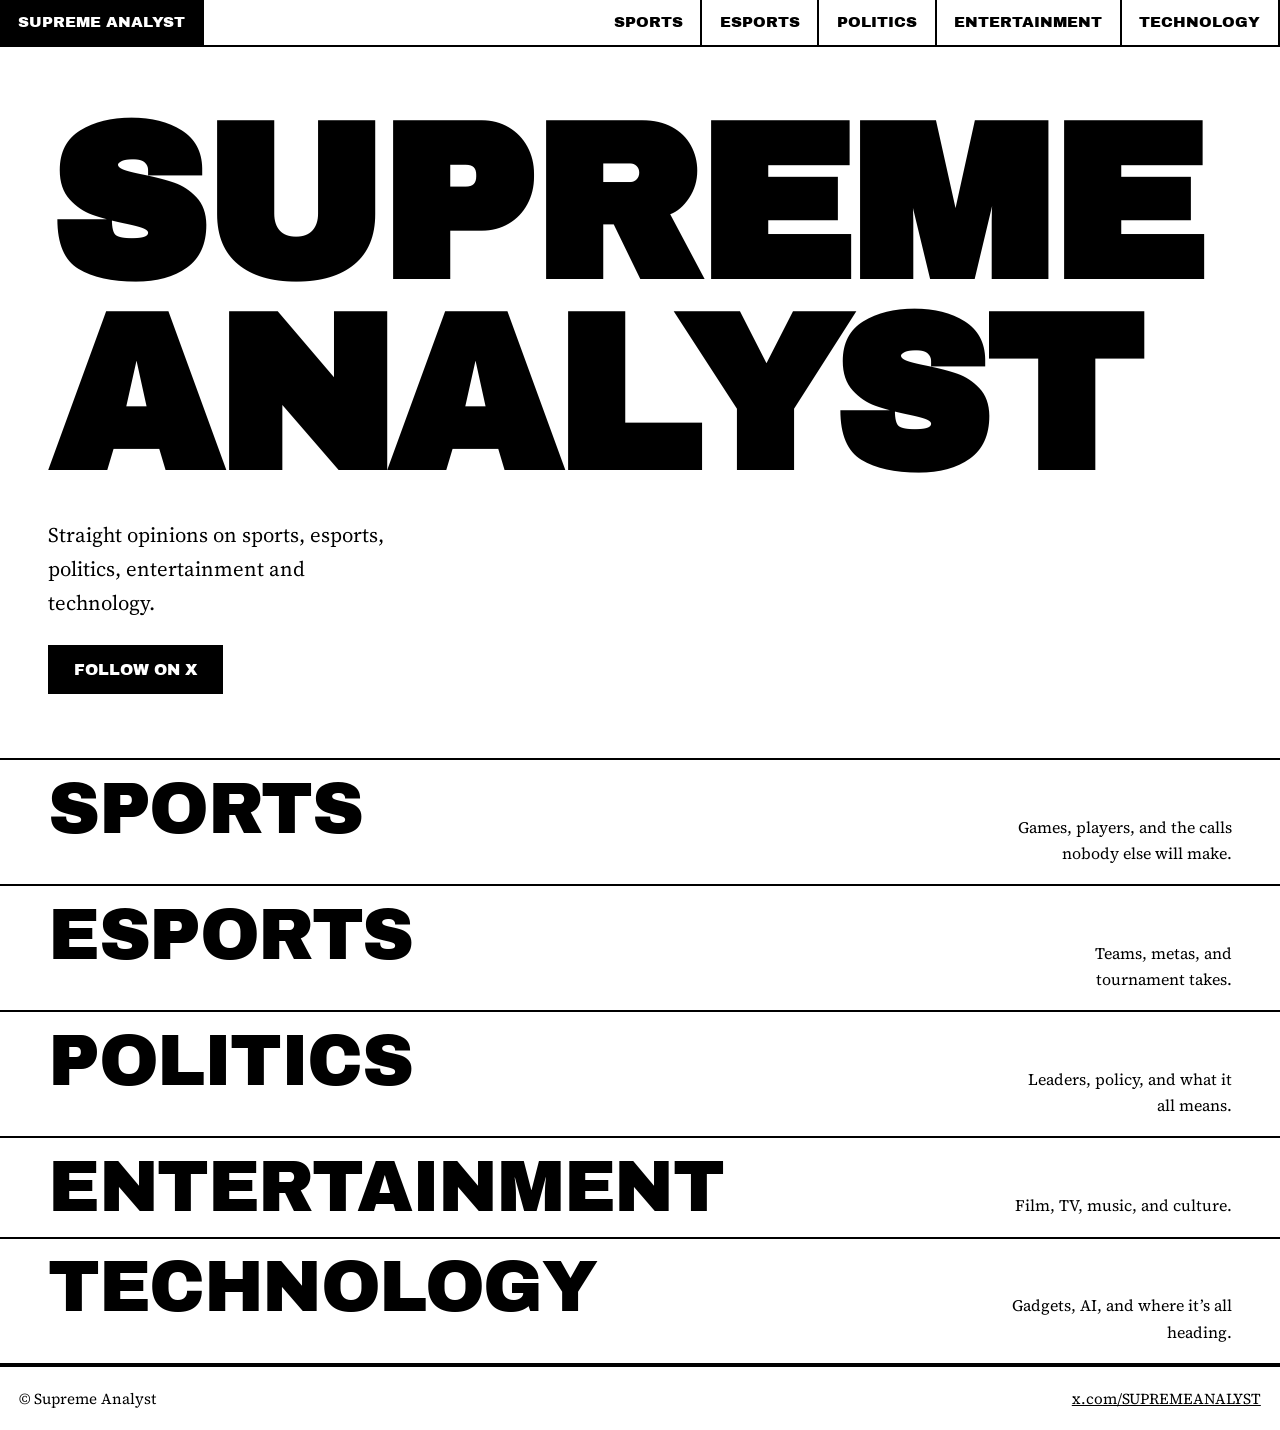
==== index.html @ ad34e8cb "first" ====
<!DOCTYPE html>
<html lang="en">
<head>
<meta charset="utf-8">
<meta name="viewport" content="width=device-width, initial-scale=1, viewport-fit=cover">
<title>Supreme Analyst</title>
<link rel="stylesheet" href="https://fonts.googleapis.com/css2?family=Archivo+Black&family=Source+Serif+4:opsz,wght@8..60,400;8..60,600&display=swap">
<link rel="stylesheet" href="/style.css">
</head>
<body>
<nav aria-label="Main"><a href="/" aria-current="page">Supreme Analyst</a><a href="/sports">Sports</a><a href="/esports">Esports</a><a href="/politics">Politics</a><a href="/entertainment">Entertainment</a><a href="/technology">Technology</a></nav>
<main>
<section class="hero">
<h1 class="display">Supreme<br>Analyst</h1>
<p>Straight opinions on sports, esports, politics, entertainment and technology.</p>
<a class="btn" href="https://x.com/SUPREMEANALYST" target="_blank" rel="noopener">Follow on X</a>
</section>
<section class="index">
<a href="/sports"><span class="display">Sports</span><span class="d">Games, players, and the calls nobody else will make.</span></a>
<a href="/esports"><span class="display">Esports</span><span class="d">Teams, metas, and tournament takes.</span></a>
<a href="/politics"><span class="display">Politics</span><span class="d">Leaders, policy, and what it all means.</span></a>
<a href="/entertainment"><span class="display">Entertainment</span><span class="d">Film, TV, music, and culture.</span></a>
<a href="/technology"><span class="display">Technology</span><span class="d">Gadgets, AI, and where it’s all heading.</span></a>
</section>
</main>
<footer><span>&copy; Supreme Analyst</span><a href="https://x.com/SUPREMEANALYST" target="_blank" rel="noopener">x.com/SUPREMEANALYST</a></footer>
</body>
</html>
---- style.css ----
:root{--bg:#fff;--fg:#000;box-sizing:border-box;padding-top:env(safe-area-inset-top,0px);padding-bottom:env(safe-area-inset-bottom,0px)}
@media (prefers-color-scheme:dark){:root:not([data-theme="light"]){--bg:#000;--fg:#fff}}
:root[data-theme="dark"]{--bg:#000;--fg:#fff}
*,*::before,*::after{box-sizing:inherit}
body{margin:0;background:var(--bg);color:var(--fg);font:400 1.125rem/1.65 "Source Serif 4",Georgia,serif}
a{color:inherit}
:focus-visible{outline:3px solid var(--fg);outline-offset:3px}
.display{font-family:"Archivo Black","Arial Black",Impact,sans-serif;text-transform:uppercase;line-height:.88;letter-spacing:-.02em;margin:0}
nav{display:flex;flex-wrap:wrap;border-bottom:2px solid var(--fg)}
nav a{font:400 .95rem "Archivo Black","Arial Black",sans-serif;text-transform:uppercase;text-decoration:none;padding:.9rem 1.1rem;border-right:2px solid var(--fg)}
nav a:first-child{margin-right:auto}
nav a:hover,nav a[aria-current="page"]{background:var(--fg);color:var(--bg)}
main{min-height:70vh}
footer{border-top:2px solid var(--fg);padding:1.2rem;display:flex;justify-content:space-between;flex-wrap:wrap;gap:.5rem;font-size:.95rem}
.hero{padding:clamp(1.5rem,5vw,4rem) clamp(1rem,4vw,3rem);border-bottom:2px solid var(--fg)}
.hero h1{font-size:clamp(3.6rem,17vw,15rem)}
.hero p{max-width:34ch;font-size:1.3rem;margin:1.5rem 0}
.btn{display:inline-block;font:400 1rem "Archivo Black","Arial Black",sans-serif;text-transform:uppercase;text-decoration:none;padding:.9rem 1.5rem;border:2px solid var(--fg);background:var(--fg);color:var(--bg)}
.btn:hover{background:var(--bg);color:var(--fg)}
.index a{display:flex;justify-content:space-between;align-items:baseline;gap:1rem;padding:1.1rem clamp(1rem,4vw,3rem);border-bottom:2px solid var(--fg);text-decoration:none}
.index a:hover{background:var(--fg);color:var(--bg)}
.index .display{font-size:clamp(2rem,7vw,4.5rem)}
.index .d{font-size:1rem;text-align:right;max-width:28ch}
.head{padding:clamp(1.5rem,5vw,4rem) clamp(1rem,4vw,3rem);border-bottom:2px solid var(--fg)}
.head h1{font-size:clamp(3rem,13vw,10rem)}
.head p{margin:1.2rem 0 0;max-width:46ch}
.post{display:grid;grid-template-columns:minmax(0,14rem) minmax(0,1fr);border-bottom:2px solid var(--fg)}
.meta{padding:1.6rem clamp(1rem,4vw,3rem);border-right:2px solid var(--fg);font-size:1rem}
.meta p{margin:.8rem 0 0}
.body{padding:1.6rem clamp(1rem,4vw,3rem);max-width:46rem}
.post h2{font:400 clamp(1.5rem,3.5vw,2.3rem)/1.05 "Archivo Black","Arial Black",sans-serif;text-transform:uppercase;margin:0 0 1rem}
.body p{margin:0 0 1rem}
.tag{display:inline-block;border:2px solid var(--fg);padding:.1rem .6rem;font-size:.9rem}
@media (max-width:640px){.post{grid-template-columns:1fr}.meta{border-right:0;border-bottom:2px solid var(--fg)}nav a{flex:1 1 auto;text-align:center}nav a:first-child{flex-basis:100%;border-bottom:2px solid var(--fg)}.index .d{display:none}}
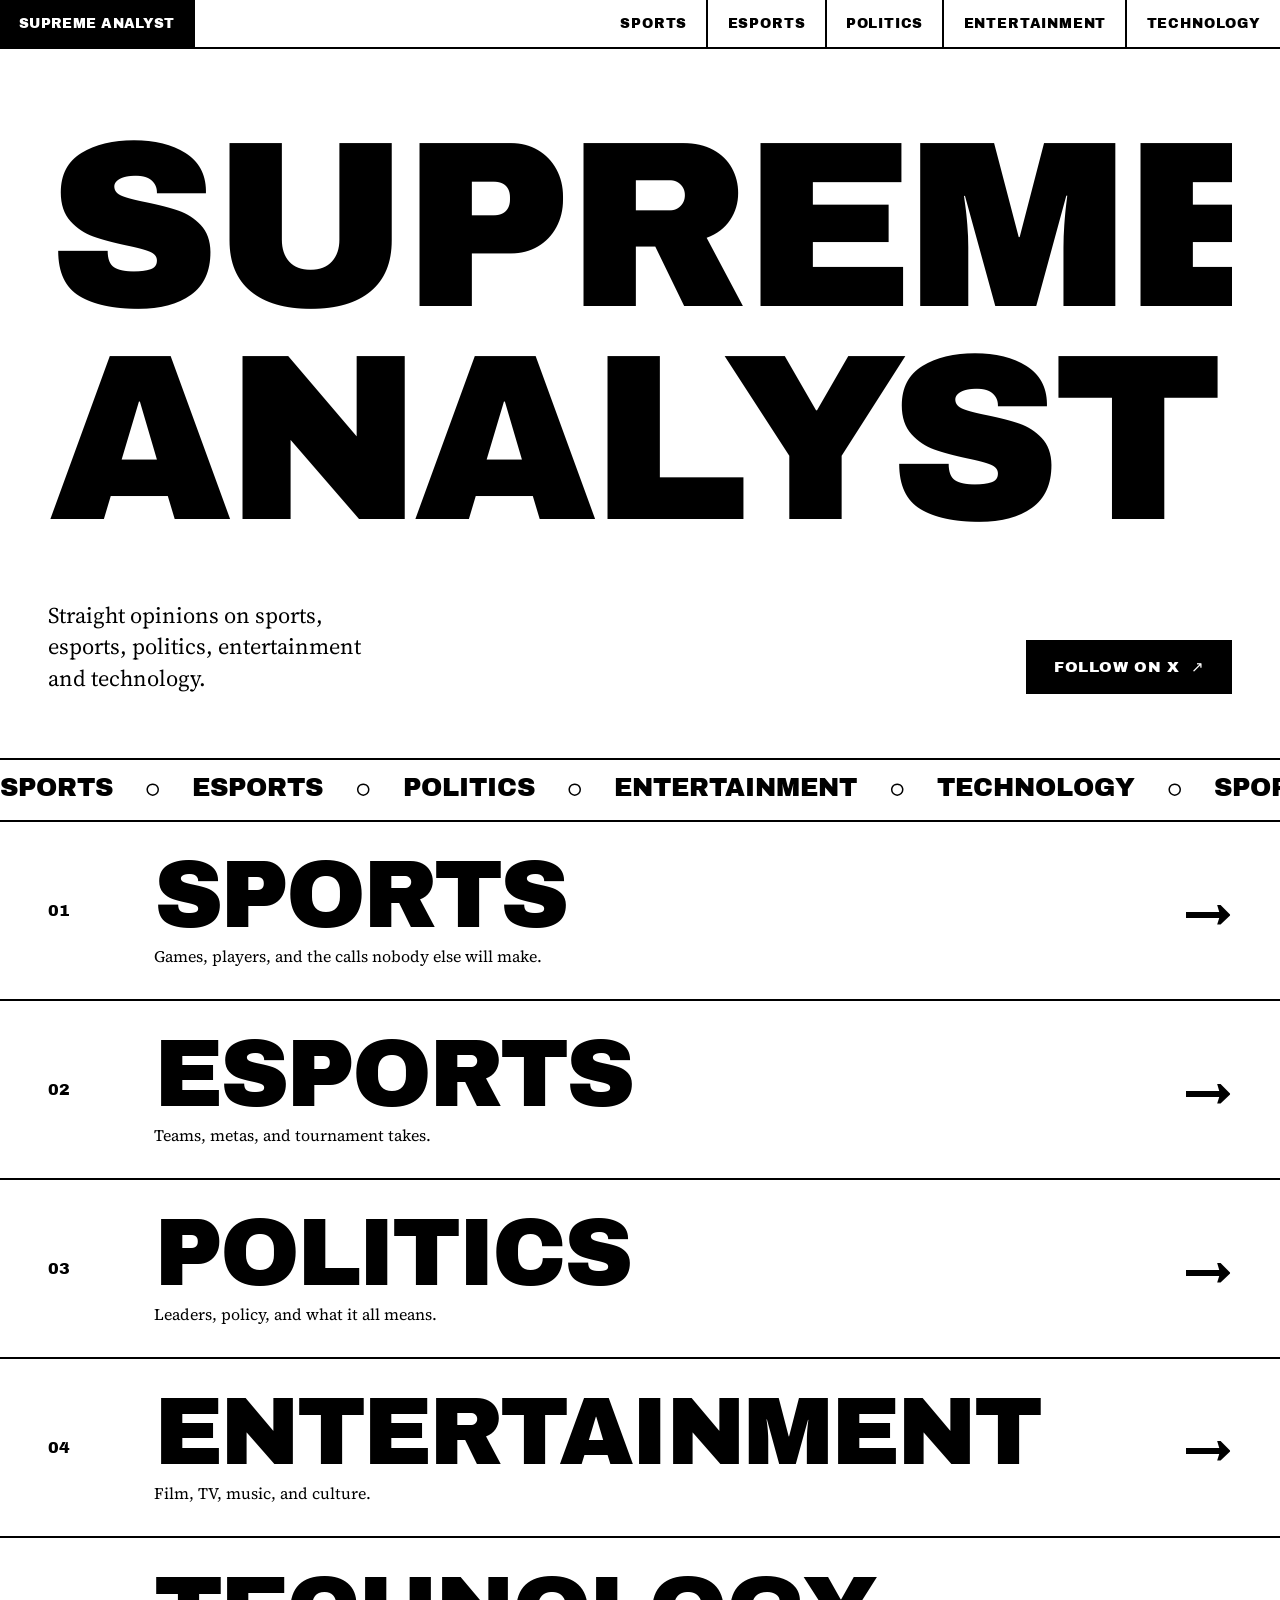
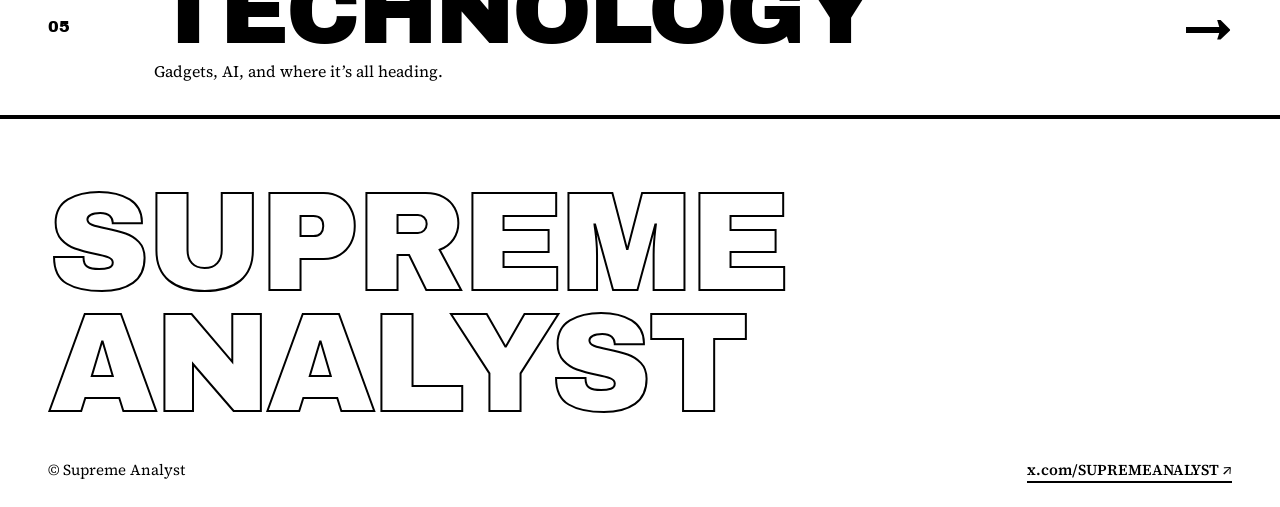
==== commit 028b717a: "second" ====
--- a/index.html
+++ b/index.html
@@ -5,24 +5,32 @@
 <meta name="viewport" content="width=device-width, initial-scale=1, viewport-fit=cover">
 <title>Supreme Analyst</title>
 <link rel="stylesheet" href="https://fonts.googleapis.com/css2?family=Archivo+Black&family=Source+Serif+4:opsz,wght@8..60,400;8..60,600&display=swap">
-<link rel="stylesheet" href="/style.css">
+<link rel="stylesheet" href="style.css">
+<script>document.documentElement.classList.add("js")</script>
 </head>
 <body>
-<nav aria-label="Main"><a href="/" aria-current="page">Supreme Analyst</a><a href="/sports">Sports</a><a href="/esports">Esports</a><a href="/politics">Politics</a><a href="/entertainment">Entertainment</a><a href="/technology">Technology</a></nav>
+<nav aria-label="Main"><a href="./" aria-current="page">Supreme Analyst</a><a href="sports">Sports</a><a href="esports">Esports</a><a href="politics">Politics</a><a href="entertainment">Entertainment</a><a href="technology">Technology</a></nav>
 <main>
 <section class="hero">
-<h1 class="display">Supreme<br>Analyst</h1>
+<h1 class="display"><span class="line"><span>Supreme</span></span><span class="line"><span>Analyst</span></span></h1>
+<div class="hero-row">
 <p>Straight opinions on sports, esports, politics, entertainment and technology.</p>
-<a class="btn" href="https://x.com/SUPREMEANALYST" target="_blank" rel="noopener">Follow on X</a>
+<a class="btn" href="https://x.com/SUPREMEANALYST" target="_blank" rel="noopener">Follow on X <span>↗</span></a>
+</div>
 </section>
-<section class="index">
-<a href="/sports"><span class="display">Sports</span><span class="d">Games, players, and the calls nobody else will make.</span></a>
-<a href="/esports"><span class="display">Esports</span><span class="d">Teams, metas, and tournament takes.</span></a>
-<a href="/politics"><span class="display">Politics</span><span class="d">Leaders, policy, and what it all means.</span></a>
-<a href="/entertainment"><span class="display">Entertainment</span><span class="d">Film, TV, music, and culture.</span></a>
-<a href="/technology"><span class="display">Technology</span><span class="d">Gadgets, AI, and where it’s all heading.</span></a>
+<div class="ticker" aria-hidden="true"><div class="track"><span>Sports</span><span>●</span><span>Esports</span><span>●</span><span>Politics</span><span>●</span><span>Entertainment</span><span>●</span><span>Technology</span><span>●</span><span>Sports</span><span>●</span><span>Esports</span><span>●</span><span>Politics</span><span>●</span><span>Entertainment</span><span>●</span><span>Technology</span><span>●</span></div></div>
+<section aria-label="Sections">
+<a class="row reveal" href="sports"><span class="n">01</span><span><span class="display name">Sports</span><span class="desc">Games, players, and the calls nobody else will make.</span></span><span class="arrow">→</span></a>
+<a class="row reveal" href="esports"><span class="n">02</span><span><span class="display name">Esports</span><span class="desc">Teams, metas, and tournament takes.</span></span><span class="arrow">→</span></a>
+<a class="row reveal" href="politics"><span class="n">03</span><span><span class="display name">Politics</span><span class="desc">Leaders, policy, and what it all means.</span></span><span class="arrow">→</span></a>
+<a class="row reveal" href="entertainment"><span class="n">04</span><span><span class="display name">Entertainment</span><span class="desc">Film, TV, music, and culture.</span></span><span class="arrow">→</span></a>
+<a class="row reveal" href="technology"><span class="n">05</span><span><span class="display name">Technology</span><span class="desc">Gadgets, AI, and where it’s all heading.</span></span><span class="arrow">→</span></a>
 </section>
 </main>
-<footer><span>&copy; Supreme Analyst</span><a href="https://x.com/SUPREMEANALYST" target="_blank" rel="noopener">x.com/SUPREMEANALYST</a></footer>
+<footer>
+<p class="display big outline" aria-hidden="true">Supreme Analyst</p>
+<div class="foot-row"><span>&copy; Supreme Analyst</span><a class="ulink" href="https://x.com/SUPREMEANALYST" target="_blank" rel="noopener">x.com/SUPREMEANALYST ↗</a></div>
+</footer>
+<script src="script.js" defer></script>
 </body>
 </html>
--- a/style.css
+++ b/style.css
@@ -1,34 +1,102 @@
-:root{--bg:#fff;--fg:#000;box-sizing:border-box;padding-top:env(safe-area-inset-top,0px);padding-bottom:env(safe-area-inset-bottom,0px)}
+@view-transition{navigation:auto}
+:root{--bg:#fff;--fg:#000;--pad:clamp(1rem,4vw,3rem);--ease:cubic-bezier(.7,0,.2,1);box-sizing:border-box;padding-top:env(safe-area-inset-top,0px);padding-bottom:env(safe-area-inset-bottom,0px)}
 @media (prefers-color-scheme:dark){:root:not([data-theme="light"]){--bg:#000;--fg:#fff}}
 :root[data-theme="dark"]{--bg:#000;--fg:#fff}
+html{scroll-padding-top:5rem;scroll-behavior:smooth}
 *,*::before,*::after{box-sizing:inherit}
-body{margin:0;background:var(--bg);color:var(--fg);font:400 1.125rem/1.65 "Source Serif 4",Georgia,serif}
+body{margin:0;background:var(--bg);color:var(--fg);font:400 1.15rem/1.7 "Source Serif 4",Georgia,serif;-webkit-font-smoothing:antialiased}
+body::before{content:"";position:fixed;inset:0 0 auto;height:env(safe-area-inset-top,0px);background:var(--bg);z-index:30}
 a{color:inherit}
+::selection{background:var(--fg);color:var(--bg)}
 :focus-visible{outline:3px solid var(--fg);outline-offset:3px}
-.display{font-family:"Archivo Black","Arial Black",Impact,sans-serif;text-transform:uppercase;line-height:.88;letter-spacing:-.02em;margin:0}
-nav{display:flex;flex-wrap:wrap;border-bottom:2px solid var(--fg)}
-nav a{font:400 .95rem "Archivo Black","Arial Black",sans-serif;text-transform:uppercase;text-decoration:none;padding:.9rem 1.1rem;border-right:2px solid var(--fg)}
-nav a:first-child{margin-right:auto}
+.display{font-family:"Archivo Black","Arial Black",Impact,sans-serif;text-transform:uppercase;line-height:.86;letter-spacing:-.03em;margin:0;font-weight:400}
+.outline{color:transparent;-webkit-text-stroke:2px var(--fg)}
+.label{font:400 .8rem "Archivo Black","Arial Black",sans-serif;text-transform:uppercase;letter-spacing:.14em}
+
+/* nav */
+nav{position:sticky;top:env(safe-area-inset-top,0px);z-index:40;display:flex;flex-wrap:wrap;background:var(--bg);border-bottom:2px solid var(--fg)}
+nav a{font:400 .85rem "Archivo Black","Arial Black",sans-serif;text-transform:uppercase;letter-spacing:.06em;text-decoration:none;padding:1rem 1.2rem;border-right:2px solid var(--fg);transition:background .3s,color .3s}
+nav a:first-child{margin-right:auto;border-right:2px solid var(--fg);letter-spacing:.02em}
+nav a:last-child{border-right:0}
 nav a:hover,nav a[aria-current="page"]{background:var(--fg);color:var(--bg)}
+
 main{min-height:70vh}
-footer{border-top:2px solid var(--fg);padding:1.2rem;display:flex;justify-content:space-between;flex-wrap:wrap;gap:.5rem;font-size:.95rem}
-.hero{padding:clamp(1.5rem,5vw,4rem) clamp(1rem,4vw,3rem);border-bottom:2px solid var(--fg)}
-.hero h1{font-size:clamp(3.6rem,17vw,15rem)}
-.hero p{max-width:34ch;font-size:1.3rem;margin:1.5rem 0}
-.btn{display:inline-block;font:400 1rem "Archivo Black","Arial Black",sans-serif;text-transform:uppercase;text-decoration:none;padding:.9rem 1.5rem;border:2px solid var(--fg);background:var(--fg);color:var(--bg)}
+
+/* ticker */
+.ticker{overflow:hidden;border-bottom:2px solid var(--fg);padding:.9rem 0;white-space:nowrap}
+.track{display:inline-flex;animation:scroll 28s linear infinite}
+.track span{font:400 1.6rem "Archivo Black","Arial Black",sans-serif;text-transform:uppercase;padding-right:2rem}
+.track span:nth-child(even){color:transparent;-webkit-text-stroke:1.5px var(--fg)}
+.ticker:hover .track{animation-play-state:paused}
+@keyframes scroll{to{transform:translateX(-50%)}}
+
+/* hero */
+.hero{padding:clamp(2rem,6vw,5rem) var(--pad) clamp(2rem,5vw,4rem);border-bottom:2px solid var(--fg)}
+.hero h1{font-size:clamp(3.8rem,18.5vw,17rem)}
+.hero .line{display:block;overflow:hidden;padding-bottom:.04em}
+.hero .line span{display:block}
+.hero-row{display:flex;justify-content:space-between;align-items:end;flex-wrap:wrap;gap:1.5rem;margin-top:clamp(1.5rem,4vw,3rem)}
+.hero p{max-width:30ch;font-size:1.4rem;line-height:1.4;margin:0}
+.btn{display:inline-flex;align-items:center;gap:.7rem;font:400 .95rem "Archivo Black","Arial Black",sans-serif;text-transform:uppercase;letter-spacing:.04em;text-decoration:none;padding:1rem 1.6rem;border:2px solid var(--fg);background:var(--fg);color:var(--bg);transition:background .3s,color .3s}
+.btn span{display:inline-block;transition:transform .35s var(--ease)}
 .btn:hover{background:var(--bg);color:var(--fg)}
-.index a{display:flex;justify-content:space-between;align-items:baseline;gap:1rem;padding:1.1rem clamp(1rem,4vw,3rem);border-bottom:2px solid var(--fg);text-decoration:none}
-.index a:hover{background:var(--fg);color:var(--bg)}
-.index .display{font-size:clamp(2rem,7vw,4.5rem)}
-.index .d{font-size:1rem;text-align:right;max-width:28ch}
-.head{padding:clamp(1.5rem,5vw,4rem) clamp(1rem,4vw,3rem);border-bottom:2px solid var(--fg)}
-.head h1{font-size:clamp(3rem,13vw,10rem)}
-.head p{margin:1.2rem 0 0;max-width:46ch}
-.post{display:grid;grid-template-columns:minmax(0,14rem) minmax(0,1fr);border-bottom:2px solid var(--fg)}
-.meta{padding:1.6rem clamp(1rem,4vw,3rem);border-right:2px solid var(--fg);font-size:1rem}
-.meta p{margin:.8rem 0 0}
-.body{padding:1.6rem clamp(1rem,4vw,3rem);max-width:46rem}
-.post h2{font:400 clamp(1.5rem,3.5vw,2.3rem)/1.05 "Archivo Black","Arial Black",sans-serif;text-transform:uppercase;margin:0 0 1rem}
-.body p{margin:0 0 1rem}
-.tag{display:inline-block;border:2px solid var(--fg);padding:.1rem .6rem;font-size:.9rem}
-@media (max-width:640px){.post{grid-template-columns:1fr}.meta{border-right:0;border-bottom:2px solid var(--fg)}nav a{flex:1 1 auto;text-align:center}nav a:first-child{flex-basis:100%;border-bottom:2px solid var(--fg)}.index .d{display:none}}
+.btn:hover span{transform:translate(.3rem,-.3rem)}
+
+/* index rows */
+.row{position:relative;isolation:isolate;overflow:hidden;display:grid;grid-template-columns:clamp(3rem,7vw,6rem) 1fr auto;align-items:center;gap:1rem;padding:clamp(1.2rem,3vw,2rem) var(--pad);border-bottom:2px solid var(--fg);text-decoration:none;transition:color .35s}
+.row::before{content:"";position:absolute;inset:0;background:var(--fg);transform:scaleY(0);transform-origin:bottom;transition:transform .5s var(--ease);z-index:-1}
+.row:hover,.row:focus-visible{color:var(--bg)}
+.row:hover::before,.row:focus-visible::before{transform:scaleY(1)}
+.row .n{font:400 1rem "Archivo Black","Arial Black",sans-serif}
+.row .name{font-size:clamp(2.2rem,8vw,6rem)}
+.row .desc{display:block;font-size:1rem;line-height:1.4;margin-top:.5rem}
+.row .arrow{font:400 clamp(1.6rem,4vw,3rem) "Archivo Black",sans-serif;transition:transform .45s var(--ease)}
+.row:hover .arrow{transform:translateX(.6rem) rotate(-45deg)}
+
+/* section head */
+.head{padding:clamp(2rem,6vw,5rem) var(--pad) clamp(1.5rem,4vw,3rem);border-bottom:2px solid var(--fg)}
+.head h1{font-size:clamp(3.2rem,15vw,12rem)}
+.head-row{display:flex;justify-content:space-between;align-items:end;flex-wrap:wrap;gap:1rem;margin-top:1.5rem}
+.head p{margin:0;max-width:40ch;font-size:1.3rem;line-height:1.4}
+
+/* posts */
+.post{display:grid;grid-template-columns:minmax(0,16rem) minmax(0,1fr);border-bottom:2px solid var(--fg)}
+.meta{padding:2rem var(--pad);border-right:2px solid var(--fg);display:flex;flex-direction:column;gap:1rem;align-items:flex-start}
+.meta .num{font-size:clamp(3.5rem,7vw,5.5rem)}
+.tag{border:2px solid var(--fg);padding:.15rem .7rem}
+.body{padding:2rem var(--pad);max-width:50rem}
+.post h2{font:400 clamp(1.7rem,4vw,2.8rem)/1.02 "Archivo Black","Arial Black",sans-serif;text-transform:uppercase;letter-spacing:-.02em;margin:0 0 1.2rem}
+.body p{margin:0 0 1.1rem}
+.ulink{text-decoration:none;font-weight:600;background:linear-gradient(currentColor,currentColor) 0 100%/100% 2px no-repeat;transition:background-size .35s var(--ease)}
+.ulink:hover{background-size:0 2px}
+
+/* footer */
+footer{padding:clamp(2rem,5vw,4rem) var(--pad) 1.5rem;border-top:2px solid var(--fg)}
+footer .big{font-size:clamp(2.5rem,11vw,9rem)}
+.foot-row{display:flex;justify-content:space-between;flex-wrap:wrap;gap:.8rem;margin-top:2rem;font-size:.95rem}
+
+/* motion */
+html.js .reveal{opacity:0;transform:translateY(28px);transition:opacity .8s var(--ease),transform .8s var(--ease)}
+html.js .reveal.in{opacity:1;transform:none}
+@media (prefers-reduced-motion:no-preference){
+  .hero .line span{animation:rise 1s var(--ease) both}
+  .hero .line:nth-child(2) span{animation-delay:.12s}
+  .hero-row,.head-row{animation:fade 1s .35s ease both}
+  .head h1{animation:rise 1s var(--ease) both}
+  @keyframes rise{from{transform:translateY(105%)}}
+  @keyframes fade{from{opacity:0;transform:translateY(14px)}}
+  ::view-transition-old(root){animation:.25s ease both vt-out}
+  ::view-transition-new(root){animation:.45s .05s ease both vt-in}
+  @keyframes vt-out{to{opacity:0}}
+  @keyframes vt-in{from{opacity:0;transform:translateY(16px)}}
+}
+@media (prefers-reduced-motion:reduce){html{scroll-behavior:auto}.track{animation:none}html.js .reveal{opacity:1;transform:none}}
+
+@media (max-width:700px){
+  .post{grid-template-columns:1fr}
+  .meta{border-right:0;border-bottom:2px solid var(--fg);flex-direction:row;align-items:center;flex-wrap:wrap}
+  nav a{flex:1 1 auto;text-align:center;border-bottom:0;padding:.85rem .6rem}
+  nav a:first-child{flex-basis:100%;border-right:0;border-bottom:2px solid var(--fg);text-align:left;padding-left:var(--pad)}
+  .row{grid-template-columns:2.2rem 1fr auto}
+  .row .desc{display:none}
+}
